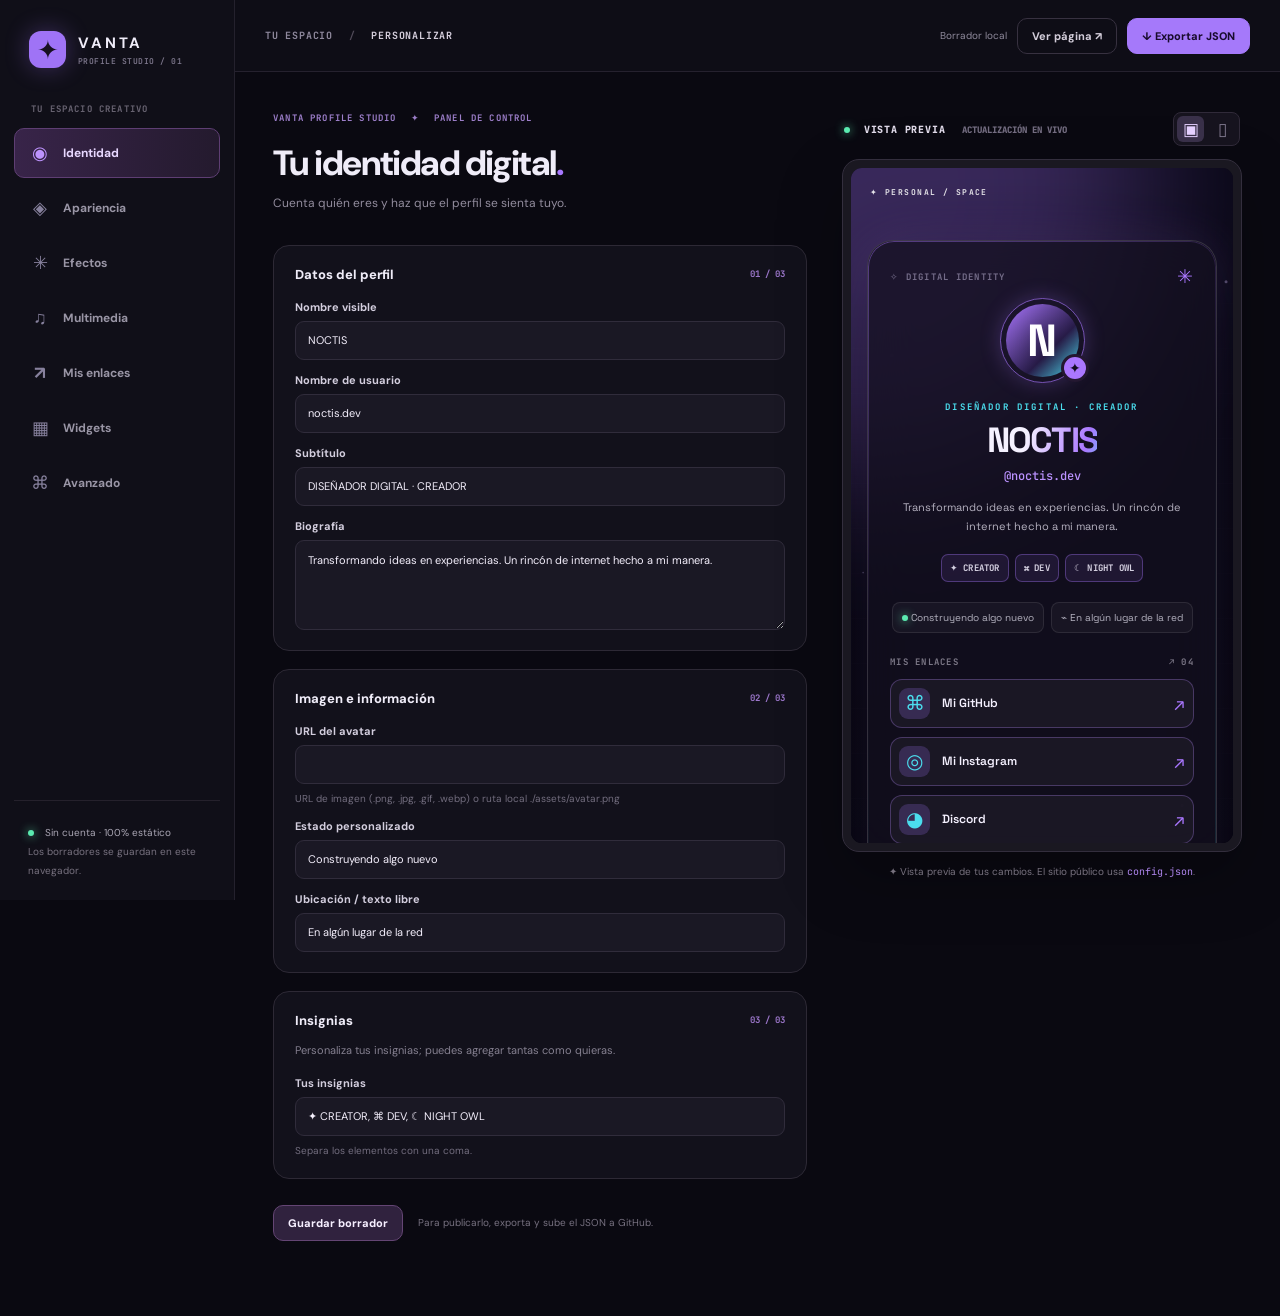
==== editor.html @ fd4ee0ab "Add files via upload" ====
<!doctype html>
<html lang="es">
<head>
  <meta charset="utf-8">
  <meta name="viewport" content="width=device-width, initial-scale=1">
  <meta name="theme-color" content="#0a0912">
  <title>VANTA STUDIO — Editor de perfiles</title>
  <link rel="preconnect" href="https://fonts.googleapis.com">
  <link rel="preconnect" href="https://fonts.gstatic.com" crossorigin>
  <link href="https://fonts.googleapis.com/css2?family=DM+Sans:wght@400;500;600;700;800&family=Space+Grotesk:wght@400;500;600;700&family=JetBrains+Mono:wght@400;500;600;700&display=swap" rel="stylesheet">
  <link rel="stylesheet" href="styles.css">
</head>
<body class="editor-page">
  <div class="studio-shell">
    <aside class="studio-sidebar">
      <div class="studio-brand"><span class="brand-logo">✦</span><span><b>VANTA</b><small>PROFILE STUDIO / 01</small></span></div>
      <div class="sidebar-caption">TU ESPACIO CREATIVO</div>
      <nav class="studio-nav" aria-label="Secciones del editor">
        <button class="nav-item active" data-tab="identity"><span>◉</span> Identidad</button>
        <button class="nav-item" data-tab="style"><span>◈</span> Apariencia</button>
        <button class="nav-item" data-tab="effects"><span>✳</span> Efectos</button>
        <button class="nav-item" data-tab="media"><span>♫</span> Multimedia</button>
        <button class="nav-item" data-tab="links"><span>↗</span> Mis enlaces</button>
        <button class="nav-item" data-tab="widgets"><span>▦</span> Widgets</button>
        <button class="nav-item" data-tab="advanced"><span>⌘</span> Avanzado</button>
      </nav>
      <div class="sidebar-bottom"><span class="status-indicator"></span> Sin cuenta · 100% estático <small>Los borradores se guardan en este navegador.</small></div>
    </aside>
    <div class="studio-workspace">
      <header class="studio-header">
        <div class="crumbs">TU ESPACIO <span>/</span> <b>PERSONALIZAR</b></div>
        <div class="header-actions">
          <span class="draft-status" id="draft-status">Borrador local</span>
          <a class="ui-btn ghost" href="./index.html" target="_blank" rel="noopener">Ver página ↗</a>
          <button class="ui-btn primary" id="export-top">↓ Exportar JSON</button>
        </div>
      </header>
      <main class="studio-main">
        <section class="edit-pane" aria-label="Opciones de personalización">
          <div class="section-topline">VANTA PROFILE STUDIO <span>✦</span> PANEL DE CONTROL</div>
          <h1 id="section-title">Tu identidad digital<span class="title-dot">.</span></h1>
          <p class="section-description" id="section-description">Personaliza cada detalle. Los cambios se ven en tiempo real.</p>
          <div id="editor-fields" class="editor-fields"></div>
          <div class="editor-bottom"><button id="save-draft" class="ui-btn secondary">Guardar borrador</button><span>Para publicarlo, exporta y sube el JSON a GitHub.</span></div>
        </section>
        <aside class="preview-pane" aria-label="Vista previa de tu perfil">
          <div class="preview-header"><div><span class="live-dot"></span> VISTA PREVIA <small>ACTUALIZACIÓN EN VIVO</small></div><div class="preview-devices"><button class="device-button active" data-preview="desktop" title="Vista escritorio">▣</button><button class="device-button" data-preview="mobile" title="Vista móvil">▯</button></div></div>
          <div class="preview-outer"><div class="preview-window" id="preview-window"><div id="preview-root"></div></div></div>
          <div class="preview-note">✦ Vista previa de tus cambios. El sitio público usa <code>config.json</code>.</div>
        </aside>
      </main>
    </div>
  </div>
  <input type="file" id="import-input" accept=".json,application/json" hidden>
  <div class="toast" id="toast" role="status" aria-live="polite"></div>
  <script src="profile.js"></script>
  <script src="editor.js"></script>
</body>
</html>
---- styles.css ----
/* VANTA STUDIO — estilo original, sin assets de guns.lol */
:root{font-family:'DM Sans',sans-serif;color:#eeedf8;background:#090810;font-synthesis:none;font-smooth:always;}
*{box-sizing:border-box}
html,body{margin:0;min-height:100%;}
button,input,select,textarea{font:inherit}
button{cursor:pointer}
a{text-decoration:none;color:inherit}
:focus-visible{outline:2px solid #b59afc;outline-offset:4px}
.public-page{background:#080714}
.profile-host{width:100%;height:100%;}
.profile-stage{--accent:#aa77ff;--accent-2:#4bdded;--canvas-bg:#080714;--profile-text:#f5f1ff;--glass-alpha:.76;--glass-blur:22px;--card-radius:26px;position:relative;isolation:isolate;min-height:100vh;width:100%;display:flex;align-items:center;justify-content:center;flex-direction:column;overflow:hidden;padding:80px 22px 50px;background:var(--canvas-bg);color:var(--profile-text);font-family:'Space Grotesk',sans-serif}
.profile-stage[data-font='mono']{font-family:'JetBrains Mono',monospace}
.profile-stage[data-font='sans']{font-family:'DM Sans',sans-serif}
.scene-bg{position:absolute;inset:0;z-index:-5;background-position:center;background-size:cover;filter:brightness(.8)}
.scene-bg:after{content:'';position:absolute;inset:0;background:linear-gradient(180deg,transparent 0%,rgba(2,2,8,.24) 46%,rgba(2,2,8,.55))}
.scene-media{position:absolute;inset:0;width:100%;height:100%;object-fit:cover}
.orb{position:absolute;border-radius:50%;filter:blur(80px);z-index:-4;opacity:.3;pointer-events:none;animation:orbFloat 16s ease-in-out infinite alternate}
.orb-one{width:580px;height:580px;top:-270px;left:calc(50% - 470px);background:var(--accent)}
.orb-two{width:480px;height:480px;right:calc(50% - 500px);bottom:-260px;background:var(--accent-2);animation-delay:-8s}
.no-orbs .orb{display:none}
.scene-grid{position:absolute;inset:0;z-index:-3;opacity:.16;pointer-events:none;background-image:linear-gradient(rgba(221,207,255,.06) 1px,transparent 1px),linear-gradient(90deg,rgba(221,207,255,.06) 1px,transparent 1px);background-size:45px 45px;mask-image:linear-gradient(to bottom,transparent,black 22%,black 80%,transparent)}
.particles-canvas{position:absolute;inset:0;width:100%;height:100%;z-index:-1;pointer-events:none}
.cursor-layer{position:absolute;inset:0;pointer-events:none;z-index:6;overflow:hidden}
.cursor-spark{position:absolute;width:8px;height:8px;border:1px solid var(--accent);background:var(--accent-2);border-radius:50%;box-shadow:0 0 18px var(--accent)}
.profile-hud{position:absolute;top:31px;left:38px;right:38px;display:flex;align-items:center;justify-content:space-between;gap:18px;letter-spacing:.18em;font:700 10px 'JetBrains Mono',monospace;color:rgba(245,241,255,.64)}
.hud-logo{color:rgba(255,255,255,.9)}.hud-secondary{opacity:.8}
.profile-card{position:relative;width:100%;max-width:460px;padding:28px 34px 20px;border-radius:var(--card-radius);border:1px solid rgba(255,255,255,.15);background:rgba(20,17,32,var(--glass-alpha));backdrop-filter:blur(var(--glass-blur));-webkit-backdrop-filter:blur(var(--glass-blur));box-shadow:0 25px 100px rgba(0,0,0,.53),0 0 50px color-mix(in srgb,var(--accent) 15%,transparent);transition:transform .25s ease,box-shadow .25s ease;z-index:2}
.profile-stage[data-layout='wide'] .profile-card{max-width:670px}
.profile-stage.no-glow .profile-card{box-shadow:0 22px 80px rgba(0,0,0,.50)}
.profile-card:before{content:'';position:absolute;inset:0;pointer-events:none;border-radius:inherit;padding:1px;background:linear-gradient(145deg,color-mix(in srgb,var(--accent) 65%,transparent),transparent 36%,color-mix(in srgb,var(--accent-2) 35%,transparent));-webkit-mask:linear-gradient(#fff 0 0) content-box,linear-gradient(#fff 0 0);-webkit-mask-composite:xor;mask-composite:exclude;opacity:.65}
.card-topbar,.block-label,.card-footer{display:flex;justify-content:space-between;align-items:center;gap:10px;font:700 9px 'JetBrains Mono',monospace;letter-spacing:.14em;color:rgba(230,220,255,.44)}
.corner-cross{font-size:19px;color:var(--accent);font-weight:400}
.profile-heading{text-align:center;padding-top:9px}
.avatar-outer{width:108px;height:108px;margin:0 auto 18px;padding:5px;border:1px solid color-mix(in srgb,var(--accent) 65%,transparent);border-radius:50%;box-shadow:0 0 20px color-mix(in srgb,var(--accent) 25%,transparent);position:relative}
.avatar-face{width:100%;height:100%;border-radius:inherit;overflow:hidden;background:linear-gradient(135deg,var(--accent),#281c49 62%,var(--accent-2));display:flex;align-items:center;justify-content:center}
.avatar-face img{height:100%;width:100%;object-fit:cover}
.avatar-initial{font-weight:700;color:white;font-size:45px;text-shadow:0 2px 20px rgba(0,0,0,.25)}
.avatar-spark{position:absolute;right:-5px;bottom:0;background:var(--accent);color:#130d20;width:28px;height:28px;border:3px solid #241831;border-radius:50%;display:grid;place-items:center;font-size:14px}
.profile-subtitle{font:700 9px 'JetBrains Mono',monospace;letter-spacing:.24em;color:var(--accent-2);text-transform:uppercase;margin-bottom:8px}
.profile-name{font-size:clamp(35px,5vw,49px);line-height:1.12;letter-spacing:-.055em;font-weight:700;margin:0;display:inline-block;text-wrap:balance}
.profile-stage[data-title='shine'] .profile-name{background:linear-gradient(105deg,var(--profile-text) 15%,var(--accent) 37%,var(--accent-2) 50%,var(--profile-text) 65%);background-size:250% auto;background-clip:text;color:transparent;animation:titleShine 7s linear infinite}
.profile-stage[data-title='neon'] .profile-name{text-shadow:0 0 12px var(--accent),0 0 36px color-mix(in srgb,var(--accent) 45%,transparent)}
.profile-stage[data-title='glitch'] .profile-name{animation:glitch 4.5s infinite}
.profile-stage.no-gradient .profile-name{background:none;color:var(--profile-text)}
.profile-username{font:500 12px 'JetBrains Mono',monospace;color:color-mix(in srgb,var(--accent) 80%,#ffffff);margin:8px 0 14px}
.profile-bio{max-width:360px;margin:0 auto 17px;white-space:pre-line;color:color-mix(in srgb,var(--profile-text) 72%,transparent);font-size:13px;line-height:1.75}
.profile-badges{display:flex;flex-wrap:wrap;gap:6px;justify-content:center;margin:0 0 20px}
.profile-badge{font:700 9px 'JetBrains Mono',monospace;letter-spacing:.025em;border:1px solid color-mix(in srgb,var(--accent) 35%,transparent);padding:7px 8px;border-radius:7px;background:color-mix(in srgb,var(--accent) 10%,transparent);color:color-mix(in srgb,var(--profile-text) 85%,transparent)}
.profile-info{display:flex;flex-wrap:wrap;align-items:center;justify-content:center;gap:7px;font-size:10px;margin:4px 0 23px;color:rgba(239,237,250,.73)}
.profile-info>span{border:1px solid rgba(255,255,255,.09);border-radius:8px;padding:8px 9px;background:rgba(255,255,255,.035)}
.online-dot,.live-dot,.status-indicator{display:inline-block;vertical-align:middle;flex-shrink:0;width:6px;height:6px;background:#5bebb0;border-radius:100%;box-shadow:0 0 10px rgba(91,235,176,.9)}
.block-label{margin:20px 0 11px;color:color-mix(in srgb,var(--profile-text) 47%,transparent)}
.profile-links{display:grid;grid-template-columns:1fr;gap:9px}
.profile-stage[data-layout='wide'] .profile-links{grid-template-columns:repeat(2,minmax(0,1fr))}
.profile-link{min-width:0;display:flex;align-items:center;gap:12px;border:1px solid color-mix(in srgb,var(--accent) 25%,rgba(255,255,255,.05));background:rgba(255,255,255,.045);padding:11px 14px;border-radius:12px;min-height:53px;transition:transform .2s,border-color .2s,background .2s;color:var(--profile-text)}
.profile-link:hover,.profile-link:focus-visible{border-color:var(--accent);background:color-mix(in srgb,var(--accent) 17%,rgba(40,36,61,.6));transform:translateY(-2px)}
.profile-stage[data-buttons='solid'] .profile-link{background:color-mix(in srgb,var(--accent) 32%,rgba(19,15,36,.85))}
.profile-stage[data-buttons='outline'] .profile-link{background:transparent;border-color:color-mix(in srgb,var(--accent) 65%,transparent)}
.link-symbol{width:31px;height:31px;border-radius:9px;display:grid;place-items:center;background:color-mix(in srgb,var(--accent) 17%,rgba(40,34,60,.45));color:var(--accent-2);font:700 20px 'Space Grotesk',sans-serif}
.link-text{flex:1;overflow:hidden;text-overflow:ellipsis;white-space:nowrap;font-weight:600;font-size:12px}.link-arrow{color:var(--accent);font-size:18px}
.project-label{margin-top:24px}.project-grid{display:grid;grid-template-columns:repeat(2,minmax(0,1fr));gap:9px}
.project-tile{display:flex;flex-direction:column;gap:8px;border-radius:12px;padding:12px 12px 14px;background:linear-gradient(145deg,color-mix(in srgb,var(--accent) 15%,rgba(255,255,255,.055)),rgba(255,255,255,.022));border:1px solid rgba(255,255,255,.075);transition:transform .2s,border-color .2s;min-width:0}
a.project-tile:hover{transform:translateY(-2px);border-color:var(--accent)}.project-tile strong{font-size:11px;line-height:1.3}.project-tile small{font-size:9px;line-height:1.5;color:color-mix(in srgb,var(--profile-text) 60%,transparent)}.project-tag{font:600 9px 'JetBrains Mono',monospace;color:var(--accent-2)}
.skills-row{display:flex;flex-wrap:wrap;justify-content:center;gap:6px;margin:20px 0 5px}.skill-chip{font:500 9px 'JetBrains Mono',monospace;border:1px solid rgba(255,255,255,.13);border-radius:40px;padding:6px 9px;opacity:.65}
.profile-quote{color:color-mix(in srgb,var(--profile-text) 53%,transparent);font-size:11px;font-style:italic;text-align:center;line-height:1.6;margin:17px 0 0}
.music-player{display:flex;gap:12px;align-items:center;background:rgba(7,5,15,.37);border:1px solid rgba(255,255,255,.09);border-radius:12px;margin-top:18px;padding:10px 12px}.music-disc{display:grid;place-items:center;border:2px solid color-mix(in srgb,var(--accent) 50%,transparent);border-radius:50%;height:37px;width:37px;font-size:21px;color:var(--accent)}.spinning{animation:spin 2s linear infinite}.song-meta{flex:1;min-width:0;display:flex;flex-direction:column;gap:3px}.song-meta strong{font-size:11px;overflow:hidden;text-overflow:ellipsis;white-space:nowrap}.song-meta small{font:500 8px 'JetBrains Mono',monospace;letter-spacing:.13em;opacity:.5}.music-button{border:0;background:var(--accent);color:#15101c;width:31px;height:31px;border-radius:50%;font-size:13px;font-weight:700}.music-player audio{display:none}
.local-clock{text-align:center;margin:16px 0 0;font:10px 'JetBrains Mono',monospace;color:var(--accent-2)}
.card-footer{margin-top:25px;padding-top:16px;border-top:1px solid rgba(255,255,255,.075);font-size:8px;letter-spacing:.06em}
.profile-stage[data-alignment='left'] .profile-heading{text-align:left}.profile-stage[data-alignment='left'] .avatar-outer{margin-left:0}.profile-stage[data-alignment='left'] .profile-bio{margin-left:0}.profile-stage[data-alignment='left'] .profile-badges,.profile-stage[data-alignment='left'] .profile-info,.profile-stage[data-alignment='left'] .skills-row{justify-content:flex-start}.profile-stage[data-alignment='left'] .profile-quote{text-align:left}
.intro-screen{position:absolute;inset:0;z-index:15;background:rgba(5,4,13,.92);backdrop-filter:blur(20px);display:grid;place-items:center;transition:opacity .5s ease}.intro-leaving{opacity:0;pointer-events:none}.intro-content{text-align:center;padding:25px}.intro-mark{font-size:60px;color:var(--accent);text-shadow:0 0 50px var(--accent);margin-bottom:25px}.intro-heading{font:700 clamp(20px,4vw,32px) 'Space Grotesk';letter-spacing:.08em}.intro-content p{opacity:.6;font-size:12px}.intro-button{background:var(--accent);border:0;padding:15px 22px;border-radius:12px;color:#120c1e;font-weight:800;margin-top:15px}
.profile-stage.is-preview{min-height:650px;padding:72px 16px 45px}.profile-stage.is-preview .profile-card{max-width:min(460px,100%);padding:23px 22px 17px}.profile-stage.is-preview[data-layout='wide'] .profile-card{max-width:min(620px,100%)}.profile-stage.is-preview .profile-hud{left:19px;right:19px;top:19px;font-size:8px}.profile-stage.is-preview .avatar-outer{width:85px;height:85px}.profile-stage.is-preview .profile-name{font-size:35px}.profile-stage.is-preview .profile-bio{font-size:11px}.profile-stage.is-preview .hud-secondary{display:none}.profile-stage.is-preview .profile-link{min-height:46px;padding:8px}.profile-stage.is-preview .card-footer{font-size:7px}
@keyframes titleShine{to{background-position:250% center}}@keyframes spin{to{transform:rotate(360deg)}}@keyframes orbFloat{to{transform:translate(130px,85px) scale(.88)}}@keyframes glitch{0%,91%,100%{text-shadow:none;transform:translate(0)}92%{text-shadow:2px 0 var(--accent),-2px 0 var(--accent-2);transform:translate(2px)}94%{text-shadow:-2px 0 var(--accent),2px 0 var(--accent-2);transform:translate(-2px)}96%{text-shadow:none;transform:translate(0)}}

/* EDITOR */
.editor-page{font-family:'DM Sans',sans-serif;background:#0a0911;color:#efecf8}
.studio-shell{min-height:100vh;display:grid;grid-template-columns:235px minmax(0,1fr)}
.studio-sidebar{position:sticky;top:0;height:100vh;display:flex;flex-direction:column;background:#100f18;border-right:1px solid #24212d;padding:26px 14px 20px}
.studio-brand{display:flex;gap:12px;align-items:center;padding:5px 15px 35px}.brand-logo{width:37px;height:37px;border-radius:12px;background:#9f73f6;box-shadow:0 0 25px rgba(159,115,246,.32);display:grid;place-items:center;font-size:26px;color:#171021}.studio-brand b{display:block;letter-spacing:.19em;font-size:15px}.studio-brand small{display:block;margin-top:3px;font:600 8px 'JetBrains Mono',monospace;letter-spacing:.06em;color:#7e788d}
.sidebar-caption{font:700 9px 'JetBrains Mono',monospace;letter-spacing:.13em;color:#686371;padding:0 17px 13px}.studio-nav{display:flex;flex-direction:column;gap:5px}.nav-item{display:flex;align-items:center;gap:13px;text-align:left;padding:12px 15px;border:1px solid transparent;border-radius:10px;background:none;color:#9995a5;font-size:12px;font-weight:700;transition:.2s}.nav-item>span{font-size:18px;min-width:20px;text-align:center;color:#87819d}.nav-item:hover{background:#201b2b;color:#fff}.nav-item.active{color:#e7d7ff;background:linear-gradient(90deg,#382449,#241a2e);border-color:#5e3e73}.nav-item.active>span{color:#bd93fd}
.sidebar-bottom{margin-top:auto;border-top:1px solid #25212c;padding:22px 14px 0;font-size:10px;color:#aaa6b4;line-height:1.9}.sidebar-bottom small{display:block;color:#77717f;font-size:10px}.status-indicator{margin-right:8px}
.studio-workspace{min-width:0}.studio-header{height:72px;background:#0e0d16;border-bottom:1px solid #25212e;display:flex;justify-content:space-between;align-items:center;gap:15px;padding:0 30px}.crumbs{font:700 10px 'JetBrains Mono',monospace;letter-spacing:.08em;color:#8e889c}.crumbs span{color:#514b59;margin:0 9px}.crumbs b{color:#d6cfdd}.header-actions{display:flex;align-items:center;gap:10px}.draft-status{font-size:10px;color:#8f8a9c;white-space:nowrap}.ui-btn{border:1px solid #4b405c;border-radius:10px;padding:10px 14px;color:#f6efff;background:#211b2d;font-size:11px;font-weight:800;white-space:nowrap;display:inline-flex;align-items:center;justify-content:center;gap:8px;transition:filter .2s,transform .2s}.ui-btn:hover{filter:brightness(1.2);transform:translateY(-1px)}.ui-btn.primary{background:#a579fa;border-color:#a579fa;color:#180b2c}.ui-btn.ghost{background:transparent;border-color:#373140;color:#d2ccd9}.ui-btn.secondary{background:#30223e;border-color:#644574}
.studio-main{display:grid;grid-template-columns:minmax(330px,550px) minmax(400px,1fr);max-width:1560px;margin:0 auto;gap:35px;padding:40px 38px 75px}.edit-pane{min-width:0}.section-topline{font:700 9px 'JetBrains Mono',monospace;letter-spacing:.13em;color:#9c7ec9}.section-topline span{margin:0 8px}.edit-pane h1{font-size:clamp(24px,3vw,35px);font-weight:800;letter-spacing:-.045em;margin:16px 0 8px}.title-dot{color:#a778ff}.section-description{font-size:12px;color:#928c9d;line-height:1.65;margin:0 0 31px}
.editor-fields{display:flex;flex-direction:column;gap:18px}.edit-group{border:1px solid #2d2935;border-radius:16px;background:#12111b;padding:20px 21px}.group-head{display:flex;align-items:center;justify-content:space-between;gap:10px;margin-bottom:17px}.group-head h2{font-size:13px;font-weight:800;margin:0}.group-head span{font:700 9px 'JetBrains Mono',monospace;color:#9c77cb}.group-desc{font-size:11px;color:#858090;margin:-5px 0 17px;line-height:1.65}.field{display:flex;flex-direction:column;gap:7px;margin:13px 0}.field:last-child{margin-bottom:0}.field label,.field-label{font-size:11px;font-weight:700;color:#d3cede}.field small{color:#726d7e;font-size:10px;line-height:1.5}.field input:not([type='checkbox']):not([type='color']):not([type='range']),.field textarea,.field select,.collection-item input:not([type="checkbox"]),.collection-item select{outline:none;width:100%;border:1px solid #302c3b;border-radius:9px;padding:11px 12px;background:#1a1824;color:#f4effc;font-size:11px;min-height:39px;transition:border-color .2s}.field input:focus,.field textarea:focus,.field select:focus,.collection-item input:focus{border-color:#a678ed!important}.field textarea{resize:vertical;min-height:80px;line-height:1.5}.field select{appearance:auto}.field-grid{display:grid;grid-template-columns:repeat(2,minmax(0,1fr));gap:0 13px}.field input[type='range']{width:100%;accent-color:#b081fe;cursor:pointer}.range-head{display:flex;align-items:center;justify-content:space-between}.range-head output{color:#a98bcc;font:700 10px 'JetBrains Mono',monospace}.color-input-wrap{display:flex;align-items:center;gap:9px}.color-input-wrap input[type='color']{width:40px;height:38px;flex-shrink:0;border:1px solid #37313f;padding:3px;border-radius:10px;background:#24202d;cursor:pointer}.color-input-wrap code{font:600 11px 'JetBrains Mono',monospace;color:#b4acbf}
.toggle-row{display:flex;align-items:center;justify-content:space-between;gap:10px;padding:13px 0;border-bottom:1px solid #292632}.toggle-row:last-child{border:0;padding-bottom:0}.toggle-row strong{display:block;font-size:11px}.toggle-row small{display:block;margin-top:5px;color:#837d8b;font-size:10px;line-height:1.45}.toggle-row input[type='checkbox'],.collection-visible{appearance:none;width:36px;height:21px;border-radius:30px;flex-shrink:0;position:relative;background:#393541;border:1px solid #4a4255;cursor:pointer;transition:.2s}.toggle-row input[type='checkbox']:before,.collection-visible:before{content:'';position:absolute;left:3px;top:3px;background:#aaa4b6;width:13px;height:13px;border-radius:50%;transition:.2s}.toggle-row input:checked,.collection-visible:checked{background:#9f70ef;border-color:#ad85fb}.toggle-row input:checked:before,.collection-visible:checked:before{left:18px;background:white}
.preset-grid{display:grid;grid-template-columns:repeat(3,1fr);gap:8px}.preset{height:72px;display:flex;flex-direction:column;align-items:flex-start;justify-content:flex-end;padding:10px;border:1px solid #3a3443;border-radius:11px;font:700 10px 'JetBrains Mono',monospace;color:#fff;text-shadow:0 1px 8px #000}.preset.active{border-color:#d6b8ff;box-shadow:inset 0 0 0 1px #d6b8ff}.preset[data-preset='nebula']{background:linear-gradient(125deg,#0a0619,#8054d6,#35b6ce)}.preset[data-preset='ember']{background:linear-gradient(125deg,#150810,#d1526c,#eaa04d)}.preset[data-preset='frost']{background:linear-gradient(125deg,#071824,#2787cc,#a5edff)}.preset[data-preset='forest']{background:linear-gradient(125deg,#071810,#257d66,#c0ffcc)}.preset[data-preset='mono']{background:linear-gradient(125deg,#0b0b0f,#393946,#dedee9)}.preset[data-preset='sunset']{background:linear-gradient(125deg,#1e0c24,#b14f9e,#f0ae7c)}
.collection-list{display:flex;flex-direction:column;gap:10px}.collection-item{background:#191622;border:1px solid #34303b;border-radius:12px;padding:13px}.item-top{display:flex;align-items:center;justify-content:space-between;gap:8px;margin-bottom:10px}.item-top strong{font:600 10px 'JetBrains Mono',monospace;color:#bdb5cd}.item-actions{display:flex;align-items:center;gap:5px}.small-icon-btn{height:27px;min-width:28px;background:#272331;color:#c3b5d2;border:1px solid #403746;border-radius:7px;font-size:13px}.small-icon-btn:hover{background:#382c48}.small-icon-btn.danger{color:#ffa9b1}.collection-grid{display:grid;grid-template-columns:minmax(0,1fr) minmax(0,1fr);gap:8px}.collection-item input:not([type="checkbox"]),.collection-item select{min-height:36px!important}.collection-item .full{grid-column:1/-1}.collection-item label{font-size:9px;color:#87818f;display:flex;flex-direction:column;gap:6px}.add-item{border:1px dashed #6a4d80;background:#1c1628;color:#d0b7f0;border-radius:10px;padding:12px;font-size:11px;font-weight:700;width:100%;margin-top:10px}.add-item:hover{background:#342243}.code-help{font:10px 'JetBrains Mono',monospace;background:#1a1627;color:#a8a0b7;border:1px solid #373144;padding:13px;border-radius:9px;line-height:1.7}.editor-bottom{margin-top:26px;display:flex;align-items:center;gap:15px}.editor-bottom span{font-size:10px;color:#777180;line-height:1.5}.action-stack{display:flex;flex-wrap:wrap;gap:9px}.editor-help{font-size:11px;line-height:1.85;color:#aaa2b6}.editor-help strong{color:#ede8f5}
.preview-pane{min-width:0;align-self:start;position:sticky;top:24px}.preview-header{display:flex;justify-content:space-between;align-items:center;gap:10px;margin:0 0 13px;padding:0 2px;font:800 10px 'JetBrains Mono',monospace;color:#ded8e7;letter-spacing:.08em}.preview-header small{margin-left:10px;font-size:9px;color:#736c80;letter-spacing:0}.live-dot{margin-right:7px}.preview-devices{display:flex;gap:5px;background:#16131e;border:1px solid #302a39;border-radius:8px;padding:3px}.device-button{background:none;color:#7f788e;border:0;border-radius:6px;width:27px;height:26px;font-size:17px}.device-button.active{background:#393049;color:#e5d0ff}.preview-outer{background:#1a1821;padding:8px;border:1px solid #332e3d;border-radius:17px;box-shadow:0 25px 65px rgba(0,0,0,.26)}.preview-window{width:100%;height:min(75vh,790px);min-height:500px;overflow:auto;background:#080714;border-radius:11px;scrollbar-width:thin;scrollbar-color:#6c517e #191321;transition:width .25s;margin:0 auto}.preview-window.mobile-view{width:min(100%,375px)}.preview-note{text-align:center;font-size:10px;color:#77717e;margin-top:12px;line-height:1.5}.preview-note code{font-family:'JetBrains Mono',monospace;color:#ae85ed}
.toast{position:fixed;right:25px;bottom:25px;z-index:99;background:#30203e;border:1px solid #8555a7;padding:13px 18px;border-radius:12px;box-shadow:0 10px 30px rgba(0,0,0,.25);color:#f2e9fc;font-size:12px;opacity:0;pointer-events:none;transform:translateY(14px);transition:.25s}.toast.show{opacity:1;transform:translateY(0)}
@media(max-width:1200px){.studio-main{grid-template-columns:minmax(320px,1fr) minmax(380px,1fr);gap:24px;padding:28px 22px 60px}.studio-shell{grid-template-columns:205px minmax(0,1fr)}.studio-sidebar{padding-left:8px;padding-right:8px}.studio-header{padding:0 20px}}
@media(max-width:990px){.studio-main{display:flex;flex-direction:column-reverse;padding:27px 26px 60px}.preview-pane{position:static;width:100%}.preview-window{height:460px;min-height:460px}.edit-pane{width:100%}.editor-fields{max-width:750px}}
@media(max-width:700px){.studio-shell{display:block}.studio-sidebar{height:auto;position:relative;padding:15px 15px 8px;border-right:0;border-bottom:1px solid #292330}.studio-brand{padding:0 0 12px}.sidebar-caption,.sidebar-bottom{display:none}.studio-nav{flex-direction:row;overflow-x:auto;padding-bottom:8px}.nav-item{flex-shrink:0;padding:9px 11px;font-size:10px}.nav-item>span{font-size:13px;min-width:10px}.studio-header{height:auto;min-height:66px;flex-wrap:wrap;padding:12px 17px}.draft-status{display:none}.header-actions{margin-left:auto}.studio-main{padding:22px 15px 50px}.profile-hud{left:17px;right:17px;top:20px;font-size:8px}.hud-secondary{display:none}.profile-card{padding:22px 22px 17px}.profile-stage{padding:72px 14px 42px}.profile-stage[data-layout='wide'] .profile-links{grid-template-columns:1fr}.profile-info{font-size:9px}.preview-window{height:425px;min-height:425px}.preview-header small{display:none}}
@media(max-width:480px){.field-grid{grid-template-columns:1fr}.preset-grid{grid-template-columns:repeat(2,1fr)}.collection-grid{grid-template-columns:1fr}.collection-item .full{grid-column:auto}.profile-name{font-size:36px}.profile-hud{font-size:7px}.project-grid{grid-template-columns:1fr}.profile-stage.is-preview .profile-card{padding:20px 15px}.studio-main{padding-left:10px;padding-right:10px}.edit-group{padding:15px}.ui-btn{padding:9px 10px}.crumbs{font-size:9px}}
@media(prefers-reduced-motion:reduce){*,*:before,*:after{animation-duration:.01ms!important;transition-duration:.01ms!important;scroll-behavior:auto!important}}
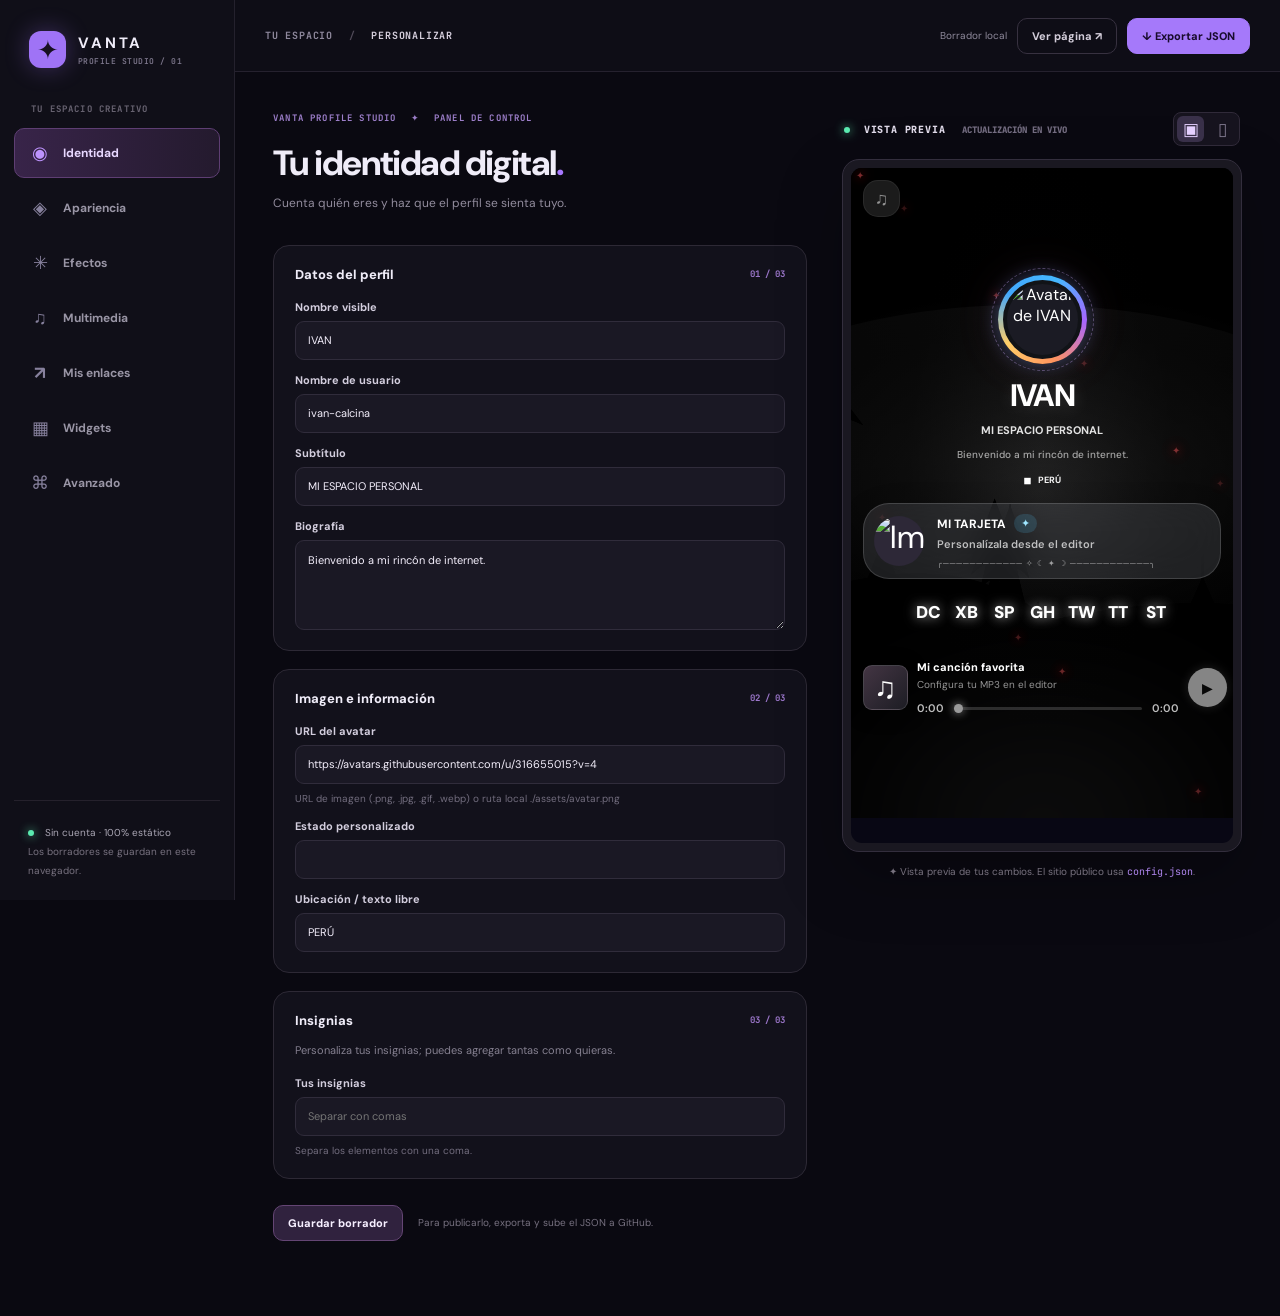
==== commit 357d45e3: "Add files via upload" ====
--- a/editor.html
+++ b/editor.html
@@ -9,6 +9,7 @@
   <link rel="preconnect" href="https://fonts.gstatic.com" crossorigin>
   <link href="https://fonts.googleapis.com/css2?family=DM+Sans:wght@400;500;600;700;800&family=Space+Grotesk:wght@400;500;600;700&family=JetBrains+Mono:wght@400;500;600;700&display=swap" rel="stylesheet">
   <link rel="stylesheet" href="styles.css">
+  <link rel="stylesheet" href="forest.css">
 </head>
 <body class="editor-page">
   <div class="studio-shell">
@@ -54,6 +55,7 @@
   <input type="file" id="import-input" accept=".json,application/json" hidden>
   <div class="toast" id="toast" role="status" aria-live="polite"></div>
   <script src="profile.js"></script>
+  <script src="forest.js"></script>
   <script src="editor.js"></script>
 </body>
 </html>
--- a/forest.css
+++ b/forest.css
@@ -0,0 +1,37 @@
+/* Modo bosque nocturno: una alternativa de perfil de pantalla completa. */
+.forest-stage{--forest-accent:#ffffff;--forest-color:#f7f7f7;--forest-blur:20px;--forest-alpha:.22;--forest-radius:24px;position:relative;isolation:isolate;display:flex;align-items:center;justify-content:center;box-sizing:border-box;min-height:100svh;width:100%;overflow:hidden;background:#08090b;color:var(--forest-color);font-family:'DM Sans',sans-serif;padding:100px 18px 90px}
+.forest-stage[data-font='space']{font-family:'Space Grotesk',sans-serif}.forest-stage[data-font='mono']{font-family:'JetBrains Mono',monospace}
+.forest-backdrop{position:absolute;inset:0;z-index:-4;background-color:#121318;background-image:url("./forest-fallback.svg");background-position:center center;background-size:cover;filter:grayscale(1) brightness(.54) contrast(1.22);transform:scale(1.025)}
+.forest-video{position:absolute;inset:0;width:100%;height:100%;object-fit:cover}
+.forest-overlay{pointer-events:none;position:absolute;inset:0;z-index:-3;background:radial-gradient(ellipse 38% 49% at 50% 43%,rgba(15,15,18,.1),rgba(0,0,0,.46) 90%),linear-gradient(180deg,rgba(0,0,0,.41) 0%,rgba(0,0,0,.34) 45%,rgba(0,0,0,.75) 100%)}
+.forest-fog{pointer-events:none;position:absolute;z-index:-2;left:-20%;bottom:-28%;height:55%;width:140%;filter:blur(74px);opacity:.21;background:radial-gradient(ellipse,rgba(214,213,220,.45),transparent 64%);animation:forest-breathe 19s ease-in-out infinite alternate}
+.forest-particles{position:absolute;inset:0;pointer-events:none;overflow:hidden;z-index:1}.forest-particle{position:absolute;font-size:10px;color:#e95155;text-shadow:0 0 8px #e00,0 0 15px #ed1f3e;animation:forest-fall 18s linear infinite;will-change:transform}
+.forest-column{position:relative;z-index:2;width:min(100%,560px);margin:0 auto;display:flex;align-items:center;flex-direction:column;text-align:center}
+.forest-avatar{position:relative;display:grid;place-items:center;width:128px;height:128px;margin:0 0 15px;border-radius:50%;padding:5px;background:conic-gradient(from 20deg,#45b8ff,#a765ff,#ff935e,#ffce69,#42a7fc,#45b8ff);box-shadow:0 0 20px rgba(112,151,255,.35),0 0 48px rgba(251,140,153,.12);animation:forest-aura 9s linear infinite}
+.forest-avatar:after{content:'';position:absolute;inset:-7px;border-radius:50%;border:1px dashed rgba(205,171,255,.35)}
+.forest-avatar-img{width:100%;height:100%;border:4px solid #111317;object-fit:cover;border-radius:50%;background:#1b1b24}
+.forest-avatar-letter{display:grid;place-items:center;background:#20222b;border:4px solid #111317;border-radius:50%;width:100%;height:100%;font-size:50px;font-weight:800}
+.forest-name{font-size:clamp(35px,5vw,45px);letter-spacing:-.055em;font-weight:800;margin:0;line-height:1.08;color:#fff;text-shadow:0 2px 18px rgba(255,255,255,.15)}
+.forest-subtitle{font-size:clamp(12px,2vw,16px);font-weight:700;margin:11px 0 0;color:rgba(255,255,255,.88);line-height:1.45}
+.forest-bio{font-size:12px;font-weight:500;color:rgba(255,255,255,.62);line-height:1.5;margin:8px 0 0;max-width:460px}
+.forest-location{display:flex;align-items:center;gap:6px;margin:18px 0 0;font-size:11px;font-weight:750;text-transform:uppercase;color:#f4f4f4;letter-spacing:.02em}.forest-location-pin{font-size:12px;color:#fff;transform:rotate(45deg)}
+.forest-status{margin:7px 0 0;font-size:10px;color:rgba(255,255,255,.6)}
+.forest-friend{width:min(100%,486px);min-height:97px;display:flex;align-items:center;gap:13px;text-align:left;margin:21px auto 0;padding:13px 15px;background:rgba(180,185,200,.15);border:1px solid rgba(255,255,255,.15);border-radius:var(--forest-radius);backdrop-filter:blur(var(--forest-blur));-webkit-backdrop-filter:blur(var(--forest-blur));box-shadow:0 9px 35px rgba(0,0,0,.1)}
+.forest-friend-avatar{width:68px;height:68px;flex-shrink:0;border-radius:50%;overflow:hidden;background:#2d2837;display:grid;place-items:center;font-size:32px}.forest-friend-avatar img{width:100%;height:100%;object-fit:cover}.forest-friend-info{min-width:0;flex:1}.forest-friend-head{display:flex;align-items:center;gap:8px;font-size:16px;line-height:1.2}.forest-friend-head strong{overflow:hidden;text-overflow:ellipsis;white-space:nowrap}.forest-friend-badge{font-size:11px;color:#9fe6ff;background:rgba(81,194,247,.17);padding:3px 7px;border-radius:12px}.forest-friend-message{font-size:11px;font-weight:600;color:rgba(255,255,255,.7);margin:4px 0 7px}.forest-friend-decoration{font-size:11px;white-space:nowrap;overflow:hidden;color:rgba(255,255,255,.56);letter-spacing:1px}
+.forest-socials{display:flex;align-items:center;justify-content:center;flex-wrap:wrap;gap:18px;margin-top:26px;width:100%;padding:0 10px}
+.forest-social{display:grid;place-items:center;width:31px;height:36px;color:#fff;transition:transform .18s,filter .18s;filter:drop-shadow(0 0 6px rgba(255,255,255,.72));outline-offset:5px}
+.forest-social:hover,.forest-social:focus-visible{transform:translateY(-4px) scale(1.1);filter:drop-shadow(0 0 12px rgba(255,255,255,.95))}
+.forest-brand{width:30px;height:30px;object-fit:contain;filter:brightness(0) invert(1)}.forest-icon-fallback{font-size:17px;font-weight:900;color:#fff}
+.forest-clock{font-size:11px;letter-spacing:.12em;color:#d0d0d0;margin-top:20px}
+.forest-player{width:min(100%,520px);display:grid;grid-template-columns:64px minmax(0,1fr) 40px;align-items:center;column-gap:14px;margin-top:66px;text-align:left}
+.forest-album{width:64px;height:64px;display:grid;place-items:center;background:linear-gradient(135deg,#433543,#1d1d24);border:1px solid rgba(255,255,255,.15);border-radius:9px;overflow:hidden;color:#fff;font-size:30px;box-shadow:0 3px 20px rgba(0,0,0,.4)}.forest-album img{width:100%;height:100%;object-fit:cover}
+.forest-track{min-width:0}.forest-track-name{display:block;font-size:14px;font-weight:800;white-space:nowrap;overflow:hidden;text-overflow:ellipsis}.forest-track-artist{font-size:10px;display:block;color:rgba(255,255,255,.58);margin-top:4px;white-space:nowrap;overflow:hidden;text-overflow:ellipsis}
+.forest-progress{display:flex;align-items:center;gap:8px;margin-top:10px}.forest-time{font-size:11px;font-weight:600;color:rgba(255,255,255,.74);font-variant-numeric:tabular-nums}.forest-seek{appearance:none;-webkit-appearance:none;min-width:0;flex:1;width:100%;height:3px;border-radius:999px;outline:none;background:linear-gradient(to right,#fff var(--progress,0%),rgba(255,255,255,.27) var(--progress,0%));cursor:pointer}.forest-seek::-webkit-slider-thumb{-webkit-appearance:none;width:9px;height:9px;border-radius:50%;background:#fff;box-shadow:0 0 10px #fff}.forest-seek::-moz-range-thumb{width:9px;height:9px;border-radius:50%;background:#fff;border:0}.forest-seek:disabled{cursor:default;opacity:.6}
+.forest-player-controls{display:grid;place-items:center}.forest-play{width:39px;height:39px;border:0;border-radius:50%;color:#111;background:#fff;font-size:14px;font-weight:800;box-shadow:0 0 12px rgba(255,255,255,.25)}.forest-play:disabled{opacity:.52;cursor:not-allowed}
+.forest-sound{position:absolute;z-index:4;top:20px;left:20px;width:56px;height:56px;border-radius:15px;background:rgba(255,255,255,.19);border:1px solid rgba(255,255,255,.12);color:#fff;font-size:26px;backdrop-filter:blur(14px);display:grid;place-items:center}.forest-sound:disabled{opacity:.58;cursor:not-allowed}
+.forest-intro{position:absolute;inset:0;z-index:7;background:rgba(5,5,8,.89);backdrop-filter:blur(16px);display:flex;align-items:center;justify-content:center;flex-direction:column;gap:12px}.forest-intro-button{background:#fff;color:#141414;border:0;border-radius:40px;padding:18px 35px;font-weight:900;letter-spacing:.09em}.forest-intro p{color:#aaa;font-size:12px}
+.forest-no-glow .forest-social{filter:none}.forest-no-glow .forest-avatar{box-shadow:none}
+.forest-stage.forest-preview{min-height:650px;padding:70px 12px 66px}.forest-preview .forest-avatar{width:89px;height:89px}.forest-preview .forest-name{font-size:31px}.forest-preview .forest-subtitle{font-size:11px}.forest-preview .forest-bio{font-size:10px}.forest-preview .forest-location{font-size:9px;margin-top:10px}.forest-preview .forest-friend{padding:10px;min-height:70px;margin-top:15px}.forest-preview .forest-friend-avatar{width:50px;height:50px}.forest-preview .forest-friend-head{font-size:12px}.forest-preview .forest-friend-decoration{font-size:8px}.forest-preview .forest-socials{gap:13px;margin-top:19px}.forest-preview .forest-brand{width:23px;height:23px}.forest-preview .forest-social{width:25px;height:27px}.forest-preview .forest-player{margin-top:35px;grid-template-columns:45px minmax(0,1fr) 33px;gap:9px}.forest-preview .forest-album{width:45px;height:45px}.forest-preview .forest-track-name{font-size:11px}.forest-preview .forest-sound{width:37px;height:37px;left:12px;top:12px;font-size:18px}
+@keyframes forest-aura{50%{box-shadow:0 0 27px rgba(147,123,255,.56),0 0 52px rgba(255,160,120,.2)}}@keyframes forest-breathe{to{transform:translateX(10%) scale(1.04);opacity:.32}}@keyframes forest-fall{to{transform:translate(-70px,150px) rotate(120deg)}}
+@media(max-width:600px){.forest-stage{padding:88px 17px 70px;min-height:100svh}.forest-avatar{width:108px;height:108px}.forest-name{font-size:36px}.forest-subtitle{font-size:13px}.forest-socials{gap:12px}.forest-brand{width:26px;height:26px}.forest-friend-avatar{width:57px;height:57px}.forest-friend{padding:10px}.forest-friend-head{font-size:14px}.forest-player{margin-top:45px;grid-template-columns:52px minmax(0,1fr) 36px;gap:9px}.forest-album{width:52px;height:52px}.forest-track-name{font-size:12px}.forest-sound{width:43px;height:43px;left:12px;top:12px;font-size:22px}}
+@media(prefers-reduced-motion:reduce){.forest-avatar,.forest-fog,.forest-particle{animation:none!important}}
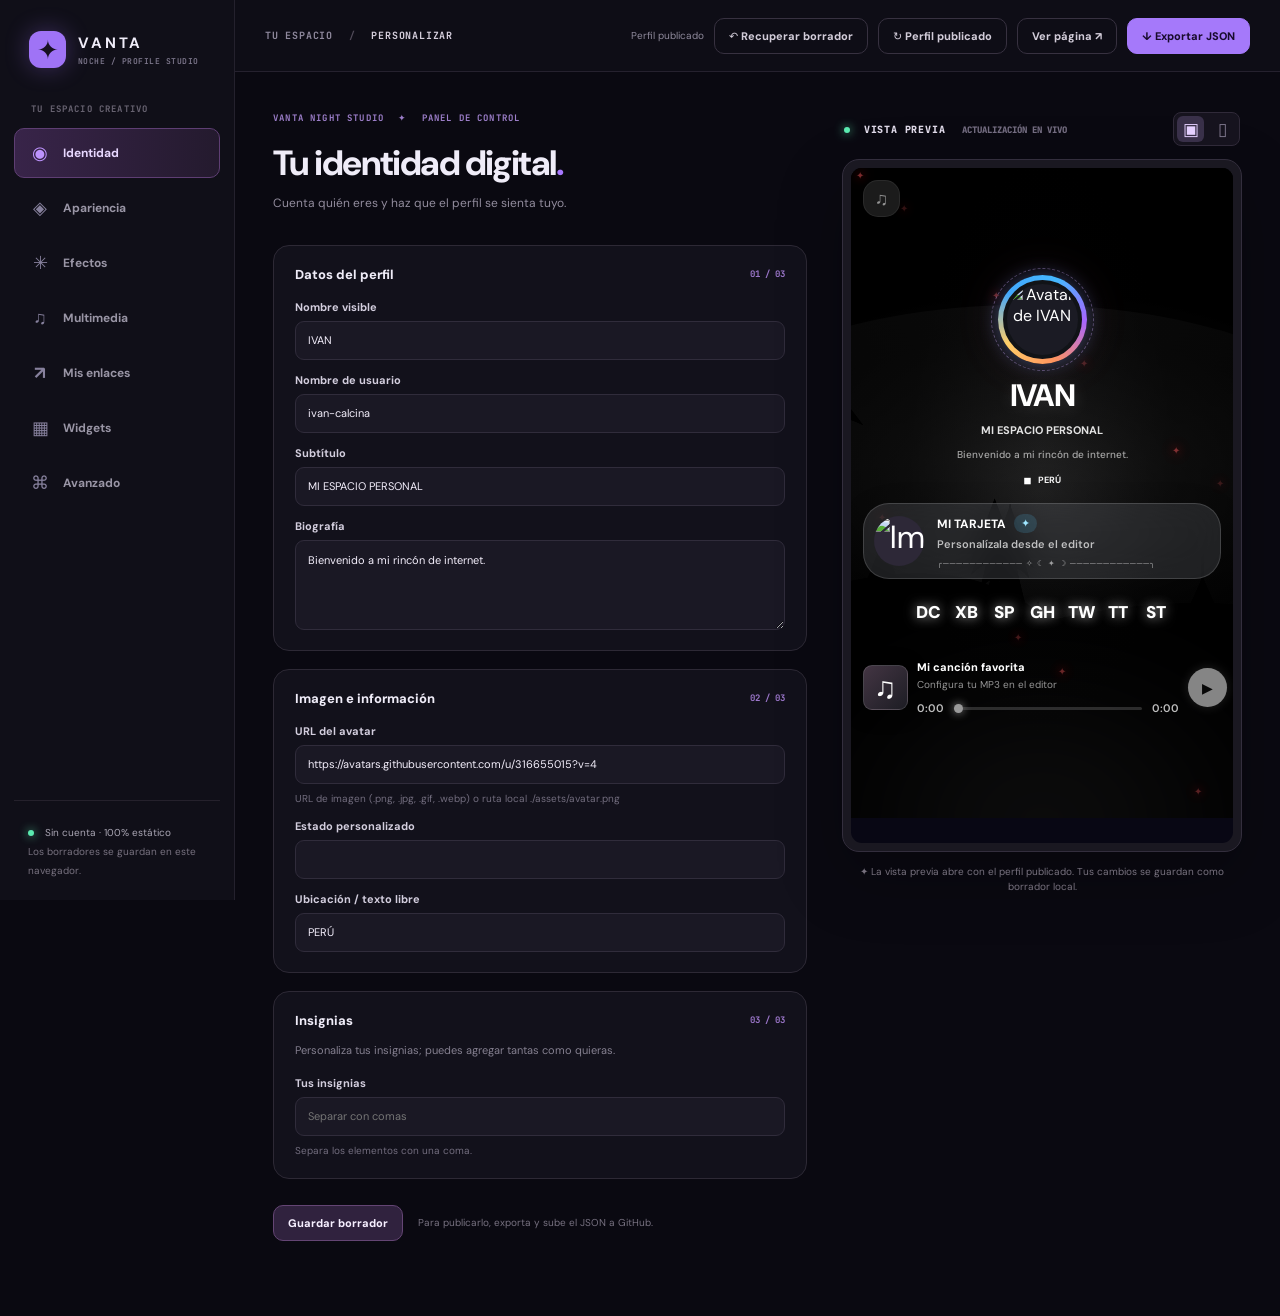
==== commit bf601a78: "Sincronizar editor con diseño bosque y conservar borradores previos" ====
--- a/editor.html
+++ b/editor.html
@@ -4,17 +4,17 @@
   <meta charset="utf-8">
   <meta name="viewport" content="width=device-width, initial-scale=1">
   <meta name="theme-color" content="#0a0912">
-  <title>VANTA STUDIO — Editor de perfiles</title>
+  <title>VANTA NOCHE — Editor de perfiles</title>
   <link rel="preconnect" href="https://fonts.googleapis.com">
   <link rel="preconnect" href="https://fonts.gstatic.com" crossorigin>
   <link href="https://fonts.googleapis.com/css2?family=DM+Sans:wght@400;500;600;700;800&family=Space+Grotesk:wght@400;500;600;700&family=JetBrains+Mono:wght@400;500;600;700&display=swap" rel="stylesheet">
   <link rel="stylesheet" href="styles.css">
-  <link rel="stylesheet" href="forest.css">
+  <link rel="stylesheet" href="forest.css?v=forest-editor-2">
 </head>
 <body class="editor-page">
   <div class="studio-shell">
     <aside class="studio-sidebar">
-      <div class="studio-brand"><span class="brand-logo">✦</span><span><b>VANTA</b><small>PROFILE STUDIO / 01</small></span></div>
+      <div class="studio-brand"><span class="brand-logo">✦</span><span><b>VANTA</b><small>NOCHE / PROFILE STUDIO</small></span></div>
       <div class="sidebar-caption">TU ESPACIO CREATIVO</div>
       <nav class="studio-nav" aria-label="Secciones del editor">
         <button class="nav-item active" data-tab="identity"><span>◉</span> Identidad</button>
@@ -31,14 +31,14 @@
       <header class="studio-header">
         <div class="crumbs">TU ESPACIO <span>/</span> <b>PERSONALIZAR</b></div>
         <div class="header-actions">
-          <span class="draft-status" id="draft-status">Borrador local</span>
+          <span class="draft-status" id="draft-status">Cargando perfil…</span><button class="ui-btn ghost" type="button" id="restore-draft" hidden>↶ Recuperar borrador</button><button class="ui-btn ghost" type="button" id="load-published">↻ Perfil publicado</button>
           <a class="ui-btn ghost" href="./index.html" target="_blank" rel="noopener">Ver página ↗</a>
           <button class="ui-btn primary" id="export-top">↓ Exportar JSON</button>
         </div>
       </header>
       <main class="studio-main">
         <section class="edit-pane" aria-label="Opciones de personalización">
-          <div class="section-topline">VANTA PROFILE STUDIO <span>✦</span> PANEL DE CONTROL</div>
+          <div class="section-topline">VANTA NIGHT STUDIO <span>✦</span> PANEL DE CONTROL</div>
           <h1 id="section-title">Tu identidad digital<span class="title-dot">.</span></h1>
           <p class="section-description" id="section-description">Personaliza cada detalle. Los cambios se ven en tiempo real.</p>
           <div id="editor-fields" class="editor-fields"></div>
@@ -47,15 +47,15 @@
         <aside class="preview-pane" aria-label="Vista previa de tu perfil">
           <div class="preview-header"><div><span class="live-dot"></span> VISTA PREVIA <small>ACTUALIZACIÓN EN VIVO</small></div><div class="preview-devices"><button class="device-button active" data-preview="desktop" title="Vista escritorio">▣</button><button class="device-button" data-preview="mobile" title="Vista móvil">▯</button></div></div>
           <div class="preview-outer"><div class="preview-window" id="preview-window"><div id="preview-root"></div></div></div>
-          <div class="preview-note">✦ Vista previa de tus cambios. El sitio público usa <code>config.json</code>.</div>
+          <div class="preview-note">✦ La vista previa abre con el perfil publicado. Tus cambios se guardan como borrador local.</div>
         </aside>
       </main>
     </div>
   </div>
   <input type="file" id="import-input" accept=".json,application/json" hidden>
   <div class="toast" id="toast" role="status" aria-live="polite"></div>
-  <script src="profile.js"></script>
-  <script src="forest.js"></script>
-  <script src="editor.js"></script>
+  <script src="profile.js?v=forest-editor-2"></script>
+  <script src="forest.js?v=forest-editor-2"></script>
+  <script src="editor.js?v=forest-editor-2"></script>
 </body>
 </html>
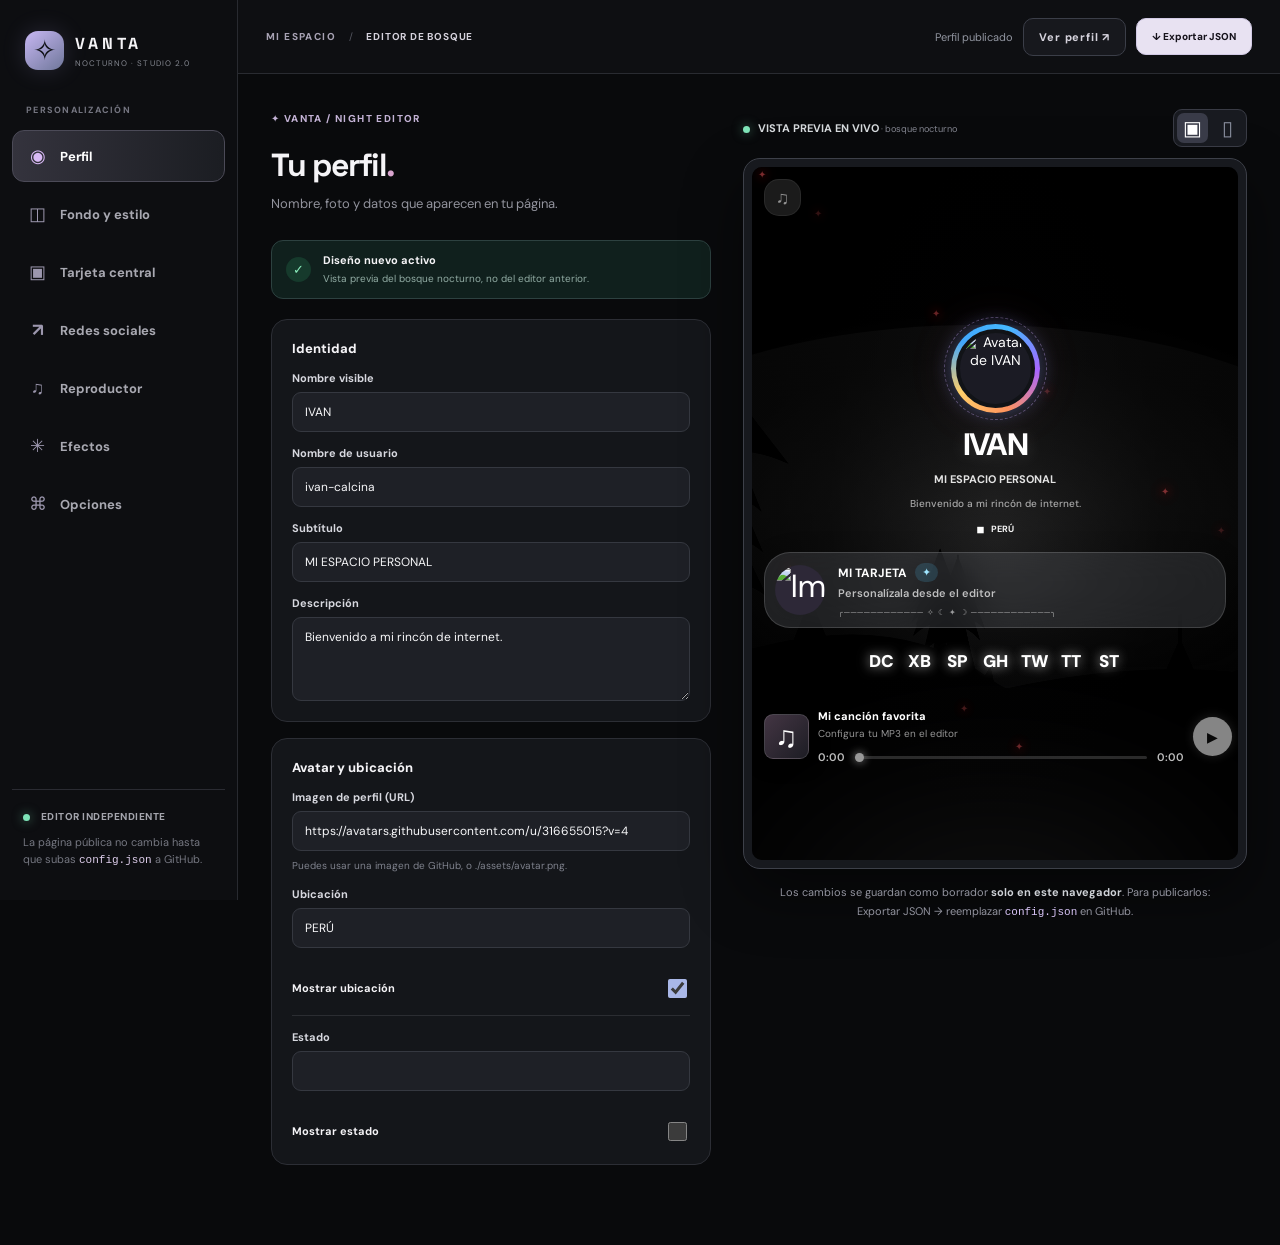
==== commit 0fd95e6e: "Redirigir editor antiguo al nuevo editor nocturno" ====
--- a/editor.html
+++ b/editor.html
@@ -1,61 +1,12 @@
 <!doctype html>
 <html lang="es">
 <head>
-  <meta charset="utf-8">
-  <meta name="viewport" content="width=device-width, initial-scale=1">
-  <meta name="theme-color" content="#0a0912">
-  <title>VANTA NOCHE — Editor de perfiles</title>
-  <link rel="preconnect" href="https://fonts.googleapis.com">
-  <link rel="preconnect" href="https://fonts.gstatic.com" crossorigin>
-  <link href="https://fonts.googleapis.com/css2?family=DM+Sans:wght@400;500;600;700;800&family=Space+Grotesk:wght@400;500;600;700&family=JetBrains+Mono:wght@400;500;600;700&display=swap" rel="stylesheet">
-  <link rel="stylesheet" href="styles.css">
-  <link rel="stylesheet" href="forest.css?v=forest-editor-2">
+<meta charset="utf-8">
+<meta name="viewport" content="width=device-width, initial-scale=1">
+<title>VANTA — Abrir editor nocturno</title>
+<meta http-equiv="refresh" content="0; url=./editor-bosque.html">
+<script>window.location.replace('./editor-bosque.html'+window.location.search+window.location.hash);</script>
+<style>body{background:#0b0d10;color:#eee;font:16px system-ui;display:grid;min-height:100vh;place-items:center}a{color:#e5b9fa}</style>
 </head>
-<body class="editor-page">
-  <div class="studio-shell">
-    <aside class="studio-sidebar">
-      <div class="studio-brand"><span class="brand-logo">✦</span><span><b>VANTA</b><small>NOCHE / PROFILE STUDIO</small></span></div>
-      <div class="sidebar-caption">TU ESPACIO CREATIVO</div>
-      <nav class="studio-nav" aria-label="Secciones del editor">
-        <button class="nav-item active" data-tab="identity"><span>◉</span> Identidad</button>
-        <button class="nav-item" data-tab="style"><span>◈</span> Apariencia</button>
-        <button class="nav-item" data-tab="effects"><span>✳</span> Efectos</button>
-        <button class="nav-item" data-tab="media"><span>♫</span> Multimedia</button>
-        <button class="nav-item" data-tab="links"><span>↗</span> Mis enlaces</button>
-        <button class="nav-item" data-tab="widgets"><span>▦</span> Widgets</button>
-        <button class="nav-item" data-tab="advanced"><span>⌘</span> Avanzado</button>
-      </nav>
-      <div class="sidebar-bottom"><span class="status-indicator"></span> Sin cuenta · 100% estático <small>Los borradores se guardan en este navegador.</small></div>
-    </aside>
-    <div class="studio-workspace">
-      <header class="studio-header">
-        <div class="crumbs">TU ESPACIO <span>/</span> <b>PERSONALIZAR</b></div>
-        <div class="header-actions">
-          <span class="draft-status" id="draft-status">Cargando perfil…</span><button class="ui-btn ghost" type="button" id="restore-draft" hidden>↶ Recuperar borrador</button><button class="ui-btn ghost" type="button" id="load-published">↻ Perfil publicado</button>
-          <a class="ui-btn ghost" href="./index.html" target="_blank" rel="noopener">Ver página ↗</a>
-          <button class="ui-btn primary" id="export-top">↓ Exportar JSON</button>
-        </div>
-      </header>
-      <main class="studio-main">
-        <section class="edit-pane" aria-label="Opciones de personalización">
-          <div class="section-topline">VANTA NIGHT STUDIO <span>✦</span> PANEL DE CONTROL</div>
-          <h1 id="section-title">Tu identidad digital<span class="title-dot">.</span></h1>
-          <p class="section-description" id="section-description">Personaliza cada detalle. Los cambios se ven en tiempo real.</p>
-          <div id="editor-fields" class="editor-fields"></div>
-          <div class="editor-bottom"><button id="save-draft" class="ui-btn secondary">Guardar borrador</button><span>Para publicarlo, exporta y sube el JSON a GitHub.</span></div>
-        </section>
-        <aside class="preview-pane" aria-label="Vista previa de tu perfil">
-          <div class="preview-header"><div><span class="live-dot"></span> VISTA PREVIA <small>ACTUALIZACIÓN EN VIVO</small></div><div class="preview-devices"><button class="device-button active" data-preview="desktop" title="Vista escritorio">▣</button><button class="device-button" data-preview="mobile" title="Vista móvil">▯</button></div></div>
-          <div class="preview-outer"><div class="preview-window" id="preview-window"><div id="preview-root"></div></div></div>
-          <div class="preview-note">✦ La vista previa abre con el perfil publicado. Tus cambios se guardan como borrador local.</div>
-        </aside>
-      </main>
-    </div>
-  </div>
-  <input type="file" id="import-input" accept=".json,application/json" hidden>
-  <div class="toast" id="toast" role="status" aria-live="polite"></div>
-  <script src="profile.js?v=forest-editor-2"></script>
-  <script src="forest.js?v=forest-editor-2"></script>
-  <script src="editor.js?v=forest-editor-2"></script>
-</body>
-</html>
+<body><p>Abriendo el <a href="./editor-bosque.html">nuevo editor de Bosque Nocturno</a>…</p></body>
+</html>
